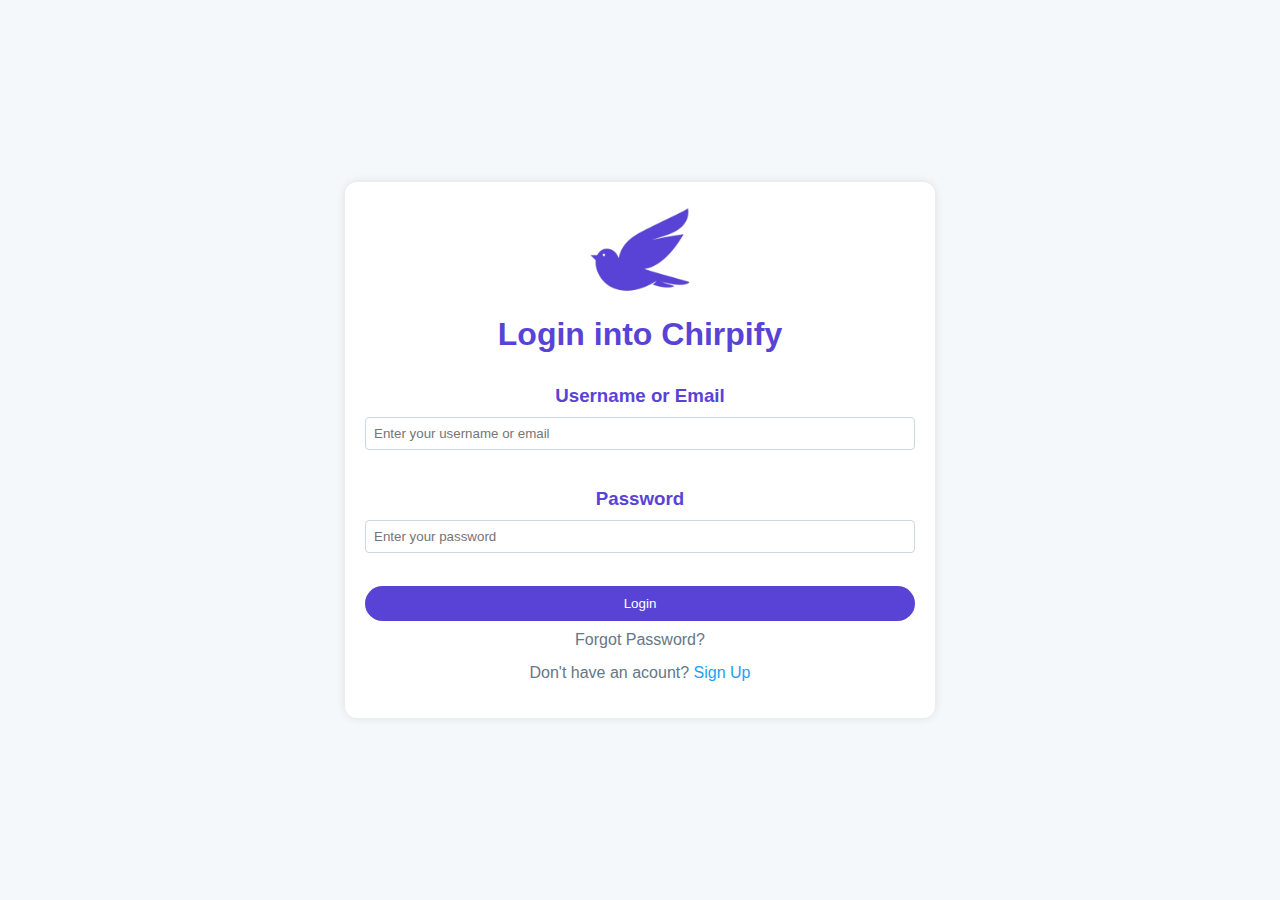
==== project/login-page.html @ a1cf4fe7 "Created login page and placejolder page" ====
<!DOCTYPE html>
<html lang="en">
<head>
    <meta charset="UTF-8">
    <meta name="viewport" content="width=device-width, initial-scale=1.0">
    <script src="dependencies/scripts/login-page_script.js"></script>
    <link rel="stylesheet" href="dependencies/styles/login-page_style.css">
    <title></title>
</head>
<body>
    <div class="container">
        <div class="login-box">
            <div class="logo">
                <img src="assets/imgs/logo_no_bg.png" alt="Chirpify Logo">
            </div>
            <h1>Login into Chirpify</h1>
            <form id="loginForm" method="post">
                <h3>Username or Email</h3>
                <input type="text" id="username" name="username" placeholder="Enter your username or email">
                <br>
                <h3>Password</h3>
                <input type="text" id="password" name="password" placeholder="Enter your password">
                <br>
                <input type="submit" value="Login" class="btn btn-primary">
            </form>
            <a class="forgot-password" href="placeholder-page.html">Forgot Password?</a>
            <p class="sign-up">Don't have an acount? <a href="placeholder-page.html">Sign Up</a></p>
            <div id="confirmationMessage"></div>
        </div>
    </div>
</body>
</html>
---- project/dependencies/styles/login-page_style.css ----
body {
    background-color: #f5f8fa;
    font-family: Arial, sans-serif;
    margin: 0;
    display: flex;
    align-items: center;
    justify-content: center;
    height: 100vh;
}

.container {
    background-color: #fff;
    border-radius: 12px;
    box-shadow: 0 0 10px rgba(0, 0, 0, 0.1);
    width: 550px;
    padding: 20px;
    text-align: center;
}

.logo img {
    width: 100px;
}

h1 {
    color: #5943d6;
    margin-top: 10px;   
} 

h3 {
    color: #5943d6;
    margin-top: 10px;
    margin-bottom: 5px;
}

form {
    display: flex;
    flex-direction: column;
    align-items: center;
}

label {
    margin-top: 10px;
    font-weight: bold;
    color: #5943d6;
}

input {
    width: 100%;
    padding: 8px;
    margin-top: 5px;
    margin-bottom: 10px;
    box-sizing: border-box;
    border: 1px solid #ccd6dd;
    border-radius: 4px;
}

.btn {
    background-color: #5943d6;
    color: #fff;
    padding: 10px;
    border: none;
    border-radius: 20px;
    cursor: pointer;
}

.btn:hover {
    background-color: #674eec;
}

.forgot-password,
.sign-up {
    margin-top: 15px;
    color: #657786;
}

a {
    color: #1da1f2;
    text-decoration: none;
}

a:hover {
    text-decoration: underline;
}
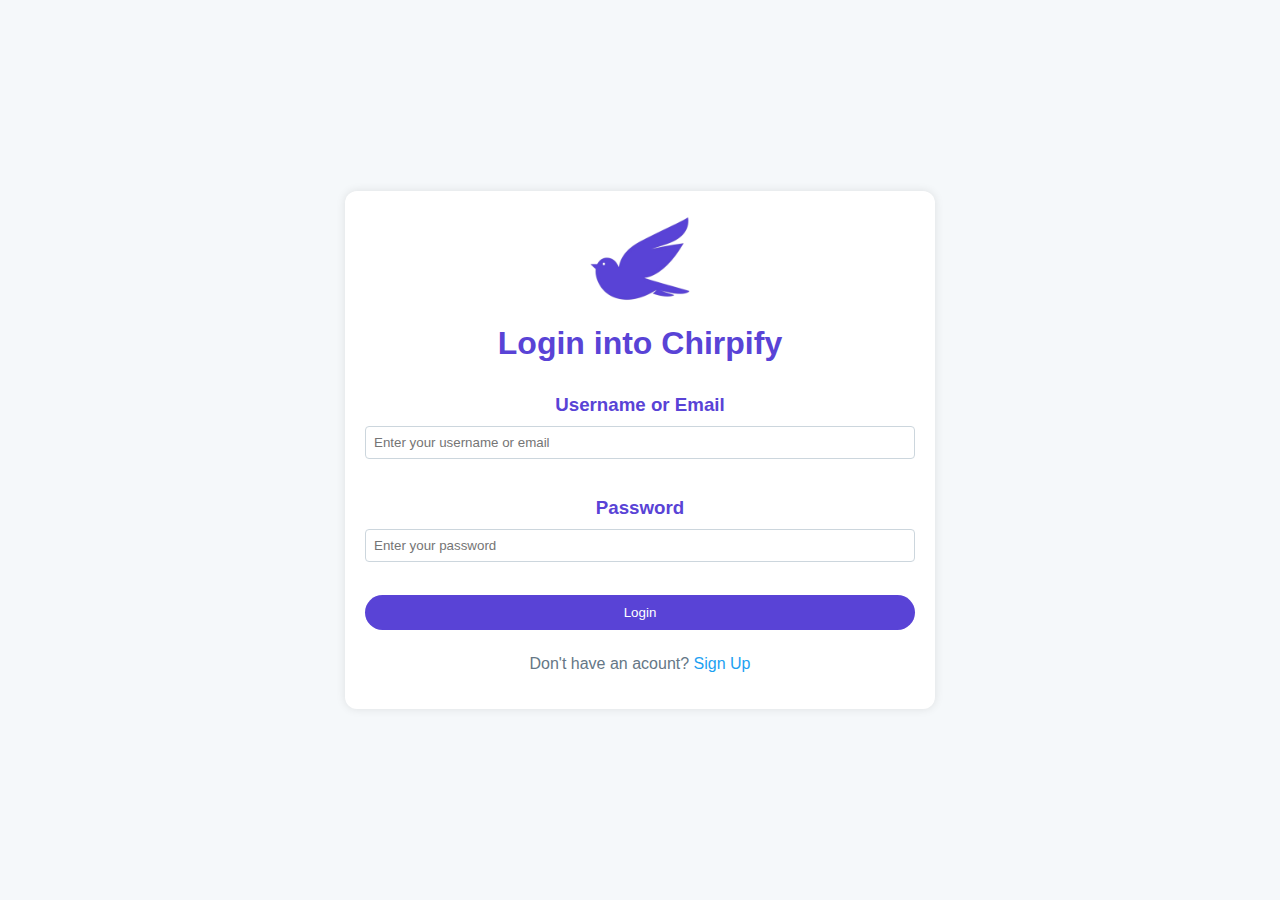
==== commit e020564f: "Removed "Forgot Password"" ====
--- a/project/login-page.html
+++ b/project/login-page.html
@@ -23,7 +23,6 @@
                 <br>
                 <input type="submit" value="Login" class="btn btn-primary">
             </form>
-            <a class="forgot-password" href="placeholder-page.html">Forgot Password?</a>
             <p class="sign-up">Don't have an acount? <a href="placeholder-page.html">Sign Up</a></p>
             <div id="confirmationMessage"></div>
         </div>
--- a/project/dependencies/styles/login-page_style.css
+++ b/project/dependencies/styles/login-page_style.css
@@ -67,7 +67,6 @@
     background-color: #674eec;
 }
 
-.forgot-password,
 .sign-up {
     margin-top: 15px;
     color: #657786;
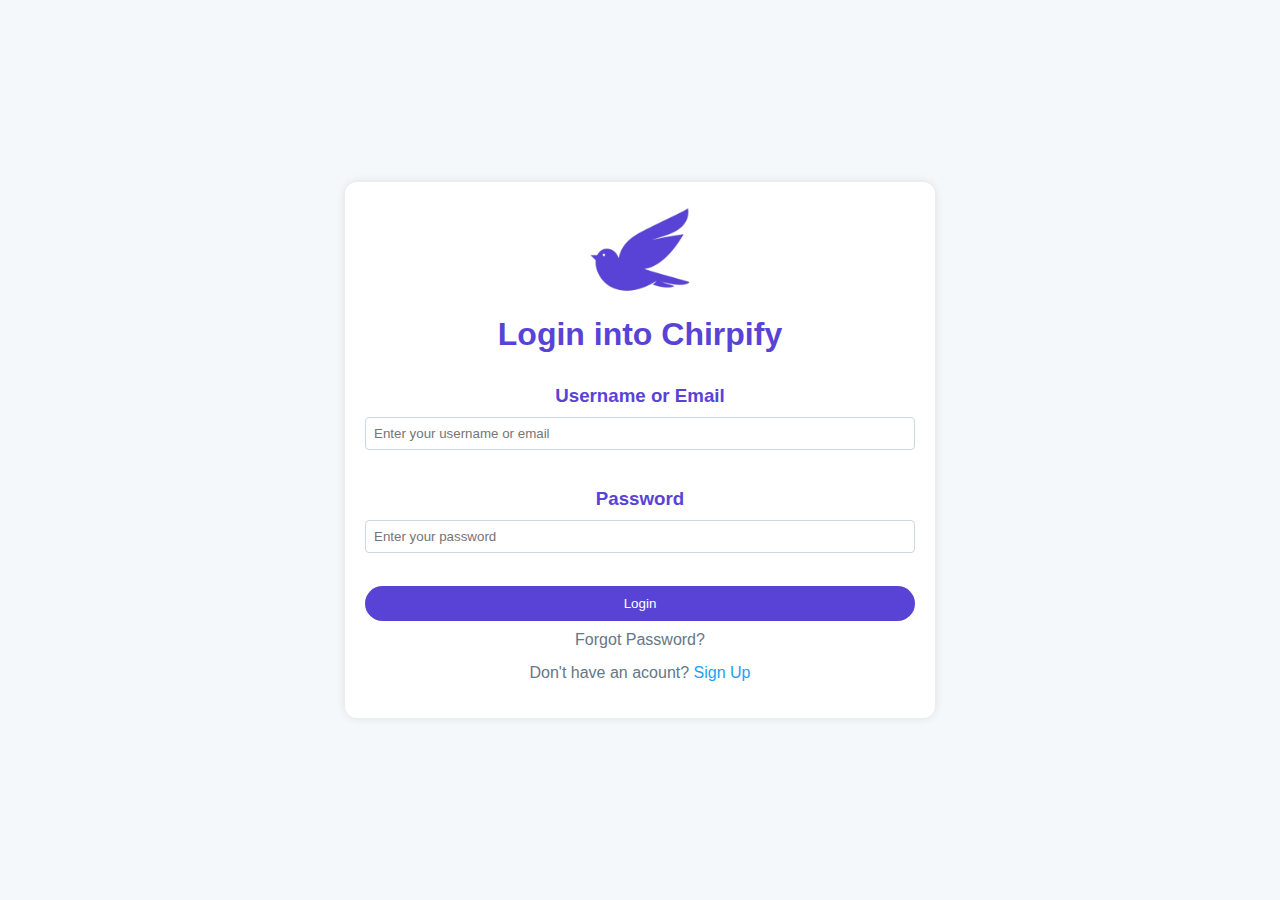
==== commit fa81cf59: "Merge remote-tracking branch 'origin/main' into main" ====
--- a/project/login-page.html
+++ b/project/login-page.html
@@ -23,6 +23,7 @@
                 <br>
                 <input type="submit" value="Login" class="btn btn-primary">
             </form>
+            <a class="forgot-password" href="placeholder-page.html">Forgot Password?</a>
             <p class="sign-up">Don't have an acount? <a href="placeholder-page.html">Sign Up</a></p>
             <div id="confirmationMessage"></div>
         </div>
--- a/project/dependencies/styles/login-page_style.css
+++ b/project/dependencies/styles/login-page_style.css
@@ -67,6 +67,7 @@
     background-color: #674eec;
 }
 
+.forgot-password,
 .sign-up {
     margin-top: 15px;
     color: #657786;
